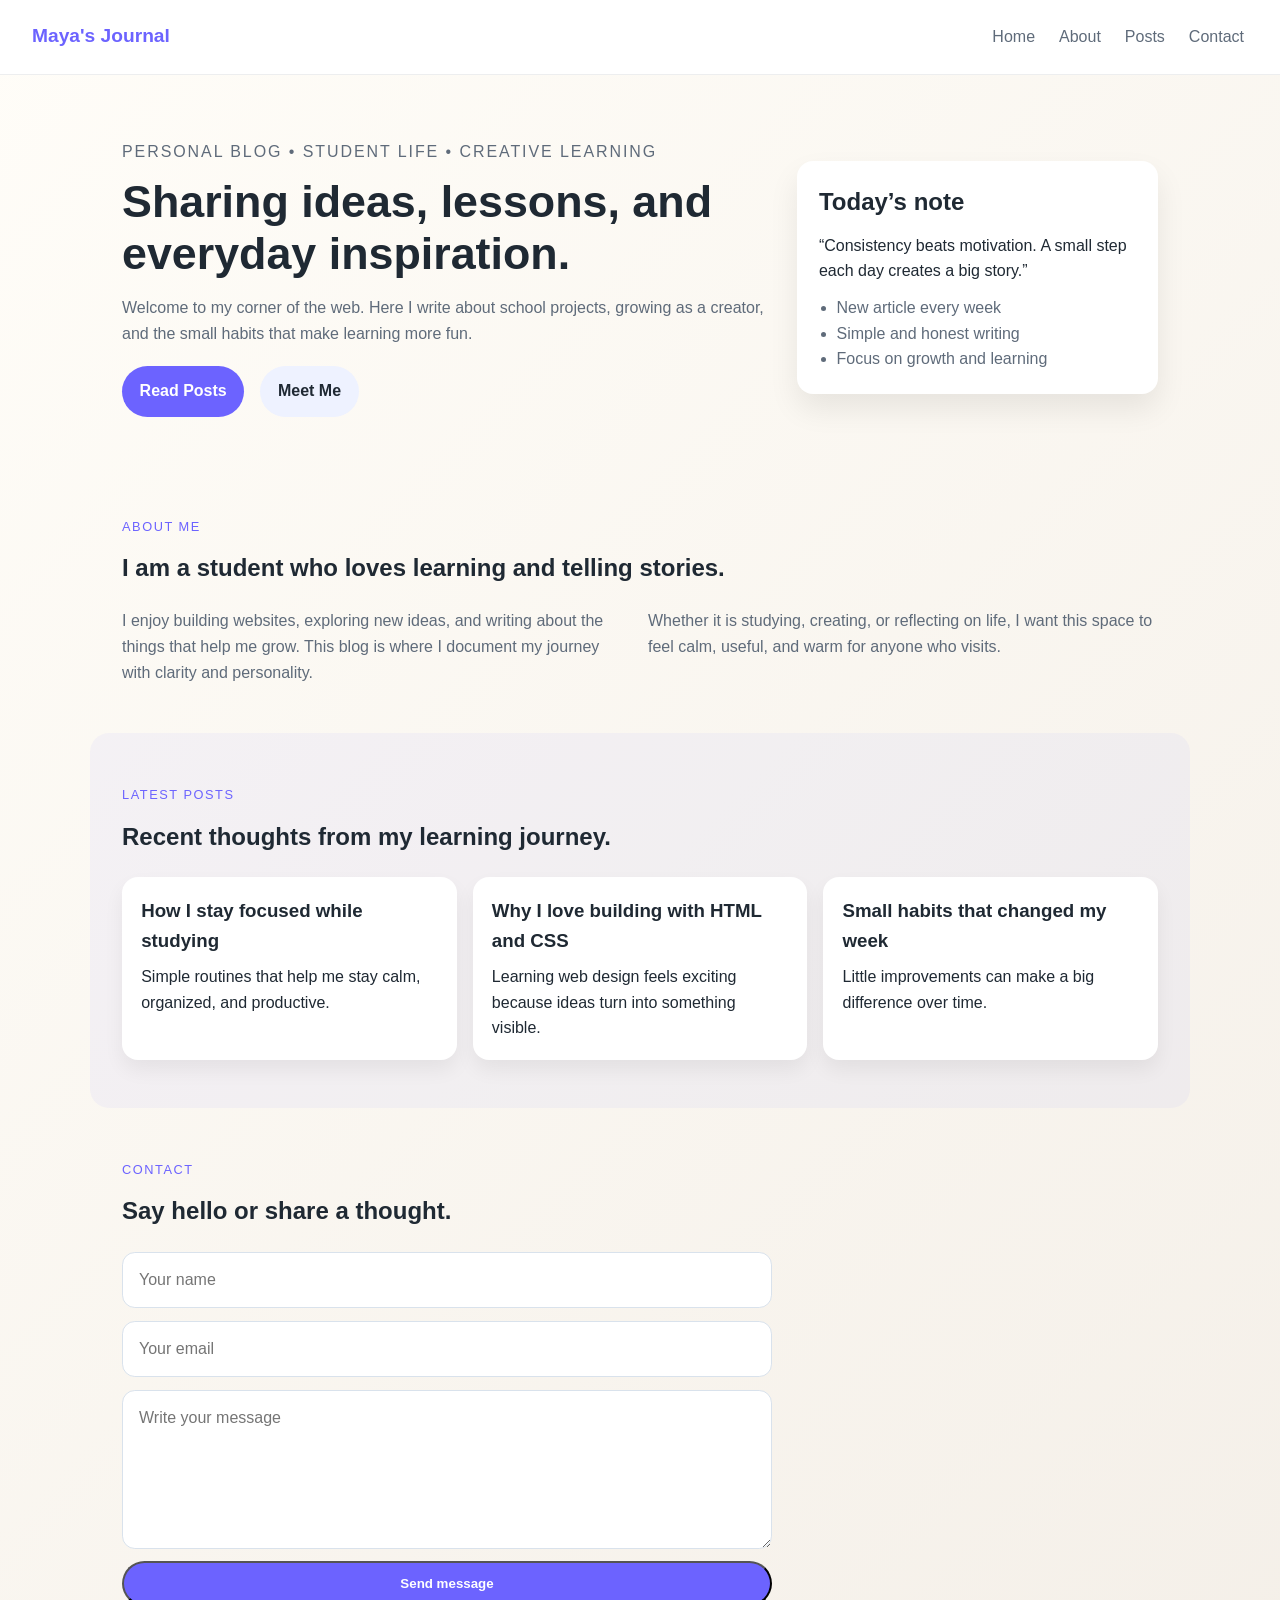
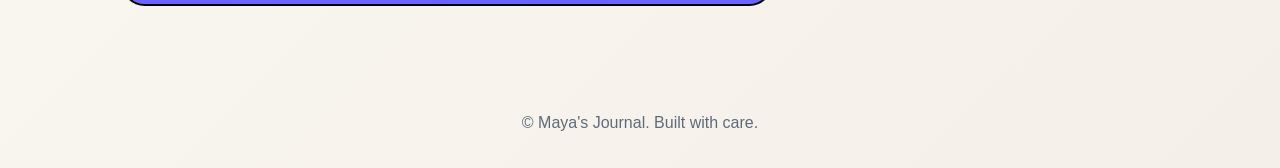
==== index.html @ 889aece3 "finish my form.html and form.js and also add a new file called calculator.html and calculator.js and" ====
﻿<!DOCTYPE html>
<html lang="en">
  <head>
    <meta charset="UTF-8" />
    <meta name="viewport" content="width=device-width, initial-scale=1.0" />
    <meta name="description" content="A personal blog website for sharing stories, ideas, and learning updates." />
    <title>Maya's Learning Journal</title>
    <link rel="stylesheet" href="css/style.css" />
  </head>
  <body>
    <header class="site-header">
      <a href="#home" class="brand">Maya's Journal</a>
      <button class="menu-toggle" aria-label="Toggle navigation" aria-expanded="false">☰</button>
      <nav class="site-nav" aria-label="Primary">
        <a href="#home">Home</a>
        <a href="#about">About</a>
        <a href="#posts">Posts</a>
        <a href="#contact">Contact</a>
      </nav>
    </header>

    <main id="home">
      <section class="hero">
        <div class="hero-content">
          <p class="eyebrow">Personal blog • student life • creative learning</p>
          <h1>Sharing ideas, lessons, and everyday inspiration.</h1>
          <p>
            Welcome to my corner of the web. Here I write about school projects,
            growing as a creator, and the small habits that make learning more fun.
          </p>
          <div class="hero-actions">
            <a class="btn btn-primary" href="#posts">Read Posts</a>
            <a class="btn btn-secondary" href="#about">Meet Me</a>
          </div>
        </div>
        

        <aside class="hero-card">
          <h2>Today’s note</h2>
          <p>
            “Consistency beats motivation. A small step each day creates a big story.”
          </p>
          <ul>
            <li>New article every week</li>
            <li>Simple and honest writing</li>
            <li>Focus on growth and learning</li>
          </ul>
        </aside>
      </section>

      <section id="about" class="section">
        <div class="section-heading">
          <p class="eyebrow">About me</p>
          <h2>I am a student who loves learning and telling stories.</h2>
        </div>
        <div class="about-grid">
          <p>
            I enjoy building websites, exploring new ideas, and writing about the things
            that help me grow. This blog is where I document my journey with clarity and
            personality.
          </p>
          <p>
            Whether it is studying, creating, or reflecting on life, I want this space to
            feel calm, useful, and warm for anyone who visits.
          </p>
        </div>
      </section>

      <section id="posts" class="section section-alt">
        <div class="section-heading">
          <p class="eyebrow">Latest posts</p>
          <h2>Recent thoughts from my learning journey.</h2>
        </div>

        <div class="card-grid">
          <article class="card">
            <h3>How I stay focused while studying</h3>
            <p>Simple routines that help me stay calm, organized, and productive.</p>
          </article>
          <article class="card">
            <h3>Why I love building with HTML and CSS</h3>
            <p>Learning web design feels exciting because ideas turn into something visible.</p>
          </article>
          <article class="card">
            <h3>Small habits that changed my week</h3>
            <p>Little improvements can make a big difference over time.</p>
          </article>
        </div>
      </section>

      <section id="contact" class="section">
        <div class="section-heading">
          <p class="eyebrow">Contact</p>
          <h2>Say hello or share a thought.</h2>
        </div>

        <form class="contact-form">
          <input type="text" name="name" placeholder="Your name" required />
          <input type="email" name="email" placeholder="Your email" required />
          <textarea name="message" rows="5" placeholder="Write your message" required></textarea>
          <button class="btn btn-primary" type="submit">Send message</button>
          <p class="form-message" aria-live="polite"></p>
        </form>
      </section>
    </main>

    <footer>
      <p>© <span id="year"></span> Maya's Journal. Built with care.</p>
    </footer>

    <script src=""></script>
  </body>
</html>
---- css/style.css ----
﻿:root {
  --bg: #f7f3eb;
  --surface: #ffffff;
  --text: #1f2933;
  --muted: #5f6b7a;
  --accent: #6c63ff;
  --accent-2: #16a085;
}

* {
  box-sizing: border-box;
  margin: 0;
  padding: 0;
}

html {
  scroll-behavior: smooth;
}

body {
  min-height: 100vh;
  font-family: Arial, Helvetica, sans-serif;
  line-height: 1.6;
  color: var(--text);
  background: linear-gradient(135deg, #fffdf8 0%, #f4efe8 100%);
}


a {
  color: inherit;
  text-decoration: none;
}

.sr-only {
  position: absolute;
  width: 1px;
  height: 1px;
  margin: -1px;
  padding: 0;
  overflow: hidden;
  clip: rect(0, 0, 0, 0);
  white-space: nowrap;
  border: 0;
}
.site-header {
  display: flex;
  justify-content: space-between;
  align-items: center;
  padding: 1rem 2rem;
  background: rgba(255, 255, 255, 0.95);
  position: sticky;
  top: 0;
  z-index: 20;
  backdrop-filter: blur(6px);
  border-bottom: 1px solid rgba(31, 41, 51, 0.08);
}

.brand {
  font-size: 1.2rem;
  font-weight: 700;
  color: var(--accent);
}

.site-nav {
  display: flex;
  gap: 1rem;
  align-items: center;
}

.site-nav a {
  color: var(--muted);
  padding: 0.5rem 0.25rem;
  transition: color 0.2s ease;
}

.site-nav a:hover,
.site-nav a:focus-visible {
  color: var(--accent);
  outline: none;
}

.menu-toggle {
  display: none;
  background: none;
  border: 0;
  font-size: 1.6rem;
  cursor: pointer;
  color: var(--text);
}

.hero {
  display: grid;
  grid-template-columns: 1.6fr 0.9fr;
  gap: 2rem;
  max-width: 1100px;
  margin: 0 auto;
  padding: 4rem 2rem 3rem;
  align-items: center;
}

.hero h1 {
  font-size: clamp(2rem, 3.5vw, 3rem);
  margin-bottom: 1rem;
  line-height: 1.15;
}

.hero-content p {
  color: var(--muted);
  font-size: 1rem;
}

.eyebrow {
  display: inline-block;
  font-size: 0.8rem;
  text-transform: uppercase;
  letter-spacing: 0.12em;
  color: var(--accent);
  margin-bottom: 0.75rem;
}

.hero-actions {
  display: flex;
  gap: 1rem;
  flex-wrap: wrap;
  margin-top: 1.2rem;
}

.btn {
  display: inline-block;
  padding: 0.8rem 1.1rem;
  border-radius: 999px;
  font-weight: 600;
}

.btn-primary {
  background: var(--accent);
  color: white;
}

.btn-secondary {
  background: #eef2ff;
  color: var(--text);
}

.hero-card {
  padding: 1.4rem;
  border-radius: 1rem;
  background: var(--surface);
  box-shadow: 0 15px 30px rgba(0, 0, 0, 0.08);
}

.hero-card + .hero-card,
.hero-card + * {
  margin-top: 1rem;
}

.hero-card h2 {
  margin-bottom: 0.7rem;
}

.hero-card ul {
  margin-top: 0.7rem;
  padding-left: 1.1rem;
  color: var(--muted);
}

.section {
  max-width: 1100px;
  margin: 0 auto;
  padding: 3rem 2rem;
}

.section-alt {
  background: rgba(108, 99, 255, 0.05);
  border-radius: 1.2rem;
}

.section-heading {
  margin-bottom: 1.3rem;
}

.about-grid {
  display: grid;
  grid-template-columns: repeat(2, minmax(0, 1fr));
  gap: 1rem;
  color: var(--muted);
}

.card-grid {
  display: grid;
  grid-template-columns: repeat(auto-fit, minmax(240px, 1fr));
  gap: 1rem;
}

.card {
  padding: 1.2rem;
  border-radius: 1rem;
  background: var(--surface);
  box-shadow: 0 10px 20px rgba(0, 0, 0, 0.06);
}

.card h3 {
  margin-bottom: 0.5rem;
}

.contact-form {
  display: grid;
  gap: 0.8rem;
  max-width: 650px;
}

.contact-form input,
.contact-form textarea {
  width: 100%;
  padding: 0.9rem 1rem;
  border: 1px solid #d9e2ec;
  border-radius: 0.8rem;
  font: inherit;
}

.form-message {
  color: var(--accent-2);
  min-height: 1.2rem;
}

footer {
  text-align: center;
  padding: 1.5rem 1rem 2rem;
  color: var(--muted);
}

@media (max-width: 800px) {
  .hero,
  .about-grid,
  .card-grid {
    grid-template-columns: 1fr;
  }
}

@media (max-width: 650px) {
  .site-header {
    flex-wrap: wrap;
    gap: 0.6rem;
  }

  .menu-toggle {
    display: block;
  }

  .site-nav {
    display: none;
    width: 100%;
    flex-direction: column;
    padding-top: 0.4rem;
  }

  .site-nav.open {
    display: flex;
  }

  .hero,
  .section {
    padding-left: 1rem;
    padding-right: 1rem;
  }
}
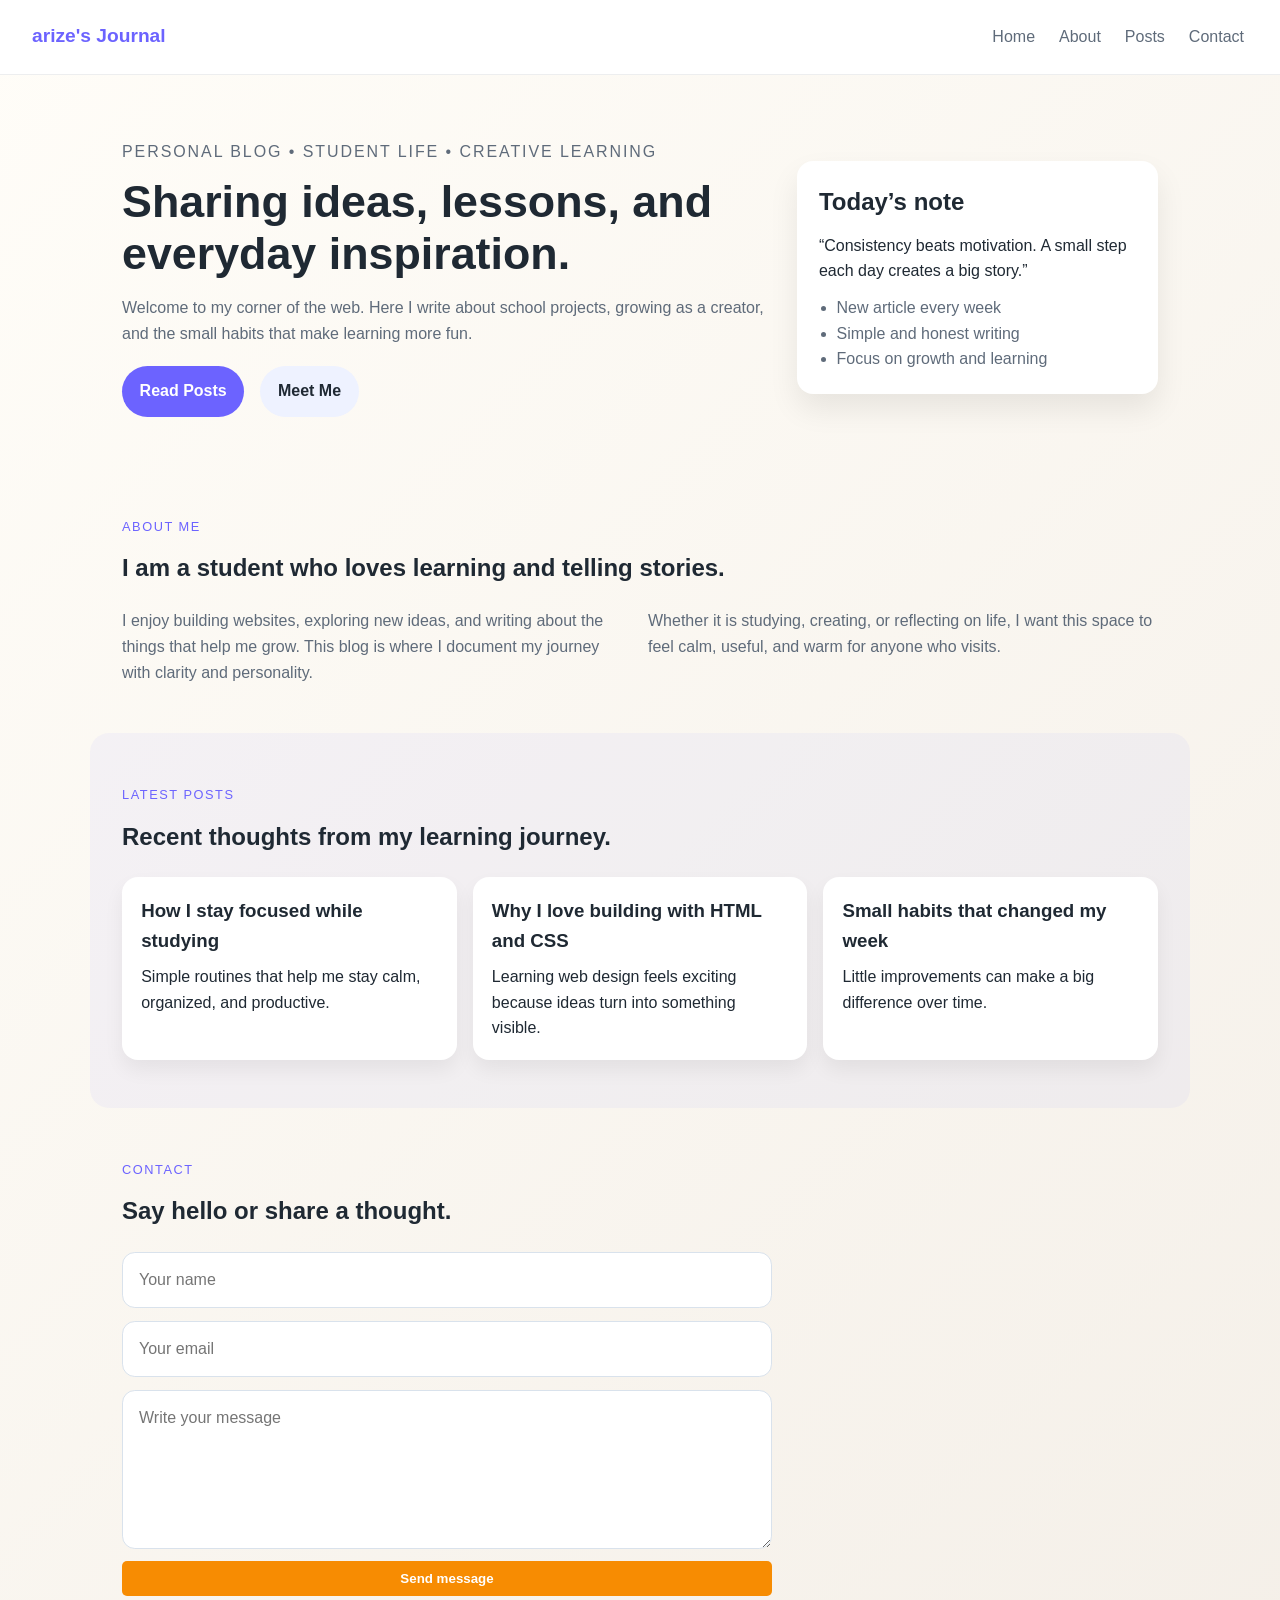
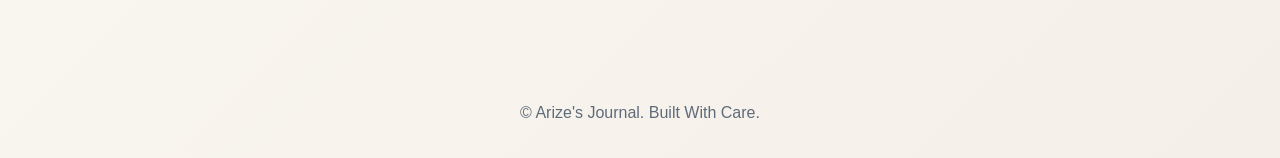
==== commit 42c9cd67: "Changed the button" ====
--- a/index.html
+++ b/index.html
@@ -4,12 +4,12 @@
     <meta charset="UTF-8" />
     <meta name="viewport" content="width=device-width, initial-scale=1.0" />
     <meta name="description" content="A personal blog website for sharing stories, ideas, and learning updates." />
-    <title>Maya's Learning Journal</title>
+    <title>arize's Learning Journal</title>
     <link rel="stylesheet" href="css/style.css" />
   </head>
   <body>
     <header class="site-header">
-      <a href="#home" class="brand">Maya's Journal</a>
+      <a href="#home" class="brand">arize's Journal</a>
       <button class="menu-toggle" aria-label="Toggle navigation" aria-expanded="false">☰</button>
       <nav class="site-nav" aria-label="Primary">
         <a href="#home">Home</a>
@@ -98,14 +98,14 @@
           <input type="text" name="name" placeholder="Your name" required />
           <input type="email" name="email" placeholder="Your email" required />
           <textarea name="message" rows="5" placeholder="Write your message" required></textarea>
-          <button class="btn btn-primary" type="submit">Send message</button>
+          <button class="btn btn-primary cusbtbn" type="submit">Send message</button>
           <p class="form-message" aria-live="polite"></p>
         </form>
       </section>
     </main>
 
     <footer>
-      <p>© <span id="year"></span> Maya's Journal. Built with care.</p>
+      <p style="text-transform: capitalize;">©<span id="year"></span> arize's Journal. Built with care.</p>
     </footer>
 
     <script src=""></script>
--- a/css/style.css
+++ b/css/style.css
@@ -264,3 +264,18 @@
     padding-right: 1rem;
   }
 }
+
+
+.cusbtbn{
+  background-color: #f78c00fd;
+  color: white;
+  padding: 10px 20px;
+  border: none;
+  border-radius: 5px;
+  cursor: pointer;
+  transition: background-color 0.3s ease;
+}
+
+.cusbtbn:hover {
+  background-color: #e07b00;
+}
